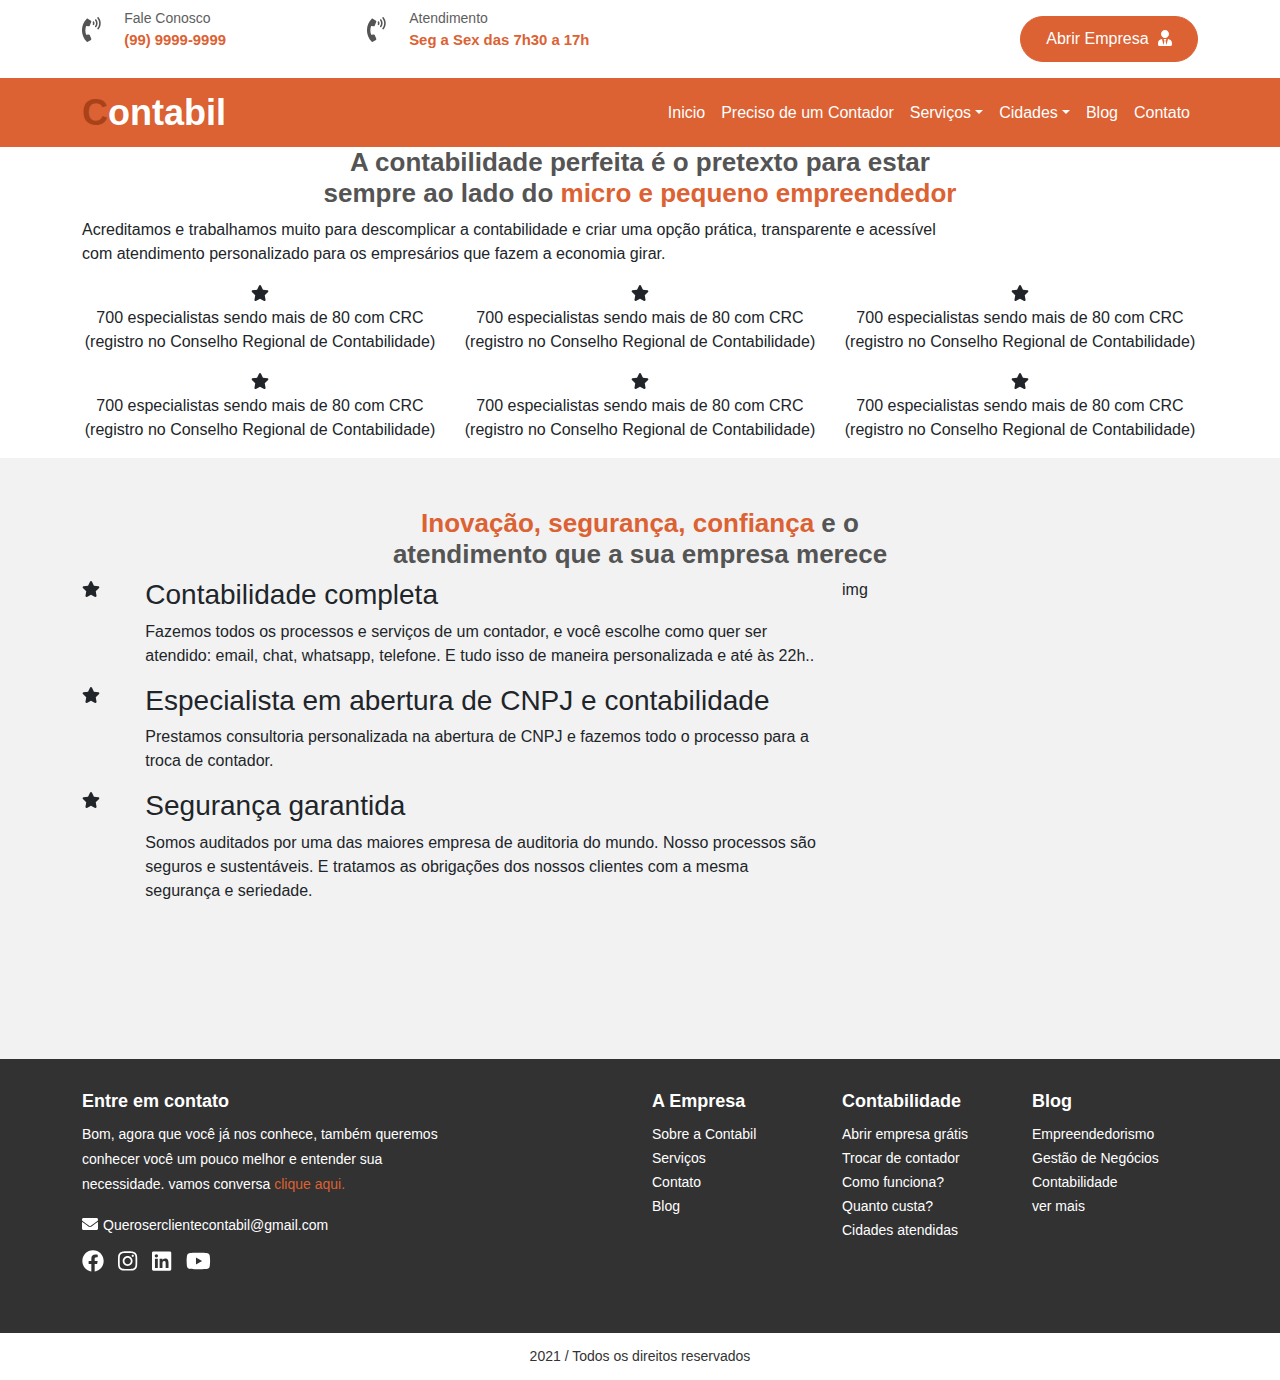
==== sobre-o-contabil.html @ 9f8578ee "primeiro commit" ====
<!DOCTYPE html>
<html lang="pt-br">
	<head>
		<!-- Required meta tags -->
		<meta charset="UTF-8">
		<meta name="viewport" content="width=device-width, initial-scale=1.0">
		<title>Contabil</title>

		<!-- Bootstrap, style CSS -->
		<link rel="stylesheet" href="css/bootstrap.min.css">
		<link rel="stylesheet" href="css/style.css">
		<!-- font awesome -->
		<link rel="stylesheet" href="css/all.min.css">
	</head>

	<body>
		<header>
			<div>
				<div class="container">
					<div class="row">
						<div class="col-sm-3 col-md-3 col-lg-3 mt-2 topo-style-contatos">
							<span class="icon-top mt-1"><i class="fas fa-phone-volume"></i></span>
							<p>Fale Conosco <br/> <span>(99) 9999-9999</span></p>
						</div>
						<div class="col-sm-4 col-md-5 col-lg-6 mt-2 topo-style-contatos">
							<span class="icon-top mt-1"><i class="fas fa-phone-volume"></i></span>
							<p>Atendimento <br/> <span>Seg a Sex das 7h30 a 17h</span></p>
						</div>
						<div class="col-sm-5 col-md-4 col-lg-3 mt-3 mb-3">
							<button type="submit" class="btn btn-default btn-style">Abrir Empresa <span><i class="fas fa-user-tie"></i></span></button>
						</div>
					</div><!-- /row -->
				</div><!-- /container -->
			</div>

			<div>
				<nav class="navbar navbar-expand-lg navbar-menu-topo">
					<div class="container">
						<a class="logo-topo navbar-brand h1 mb-0" href="#"><span>C</span>ontabil</a>

						<div class="navbar navbar-dark">
							<button class="navbar-toggler" type="button" data-bs-toggle="collapse" data-bs-target="#navbarCollapse" aria-controls="navbarCollapse" aria-expanded="false" aria-label="Toggle navigation">
								<span class="navbar-toggler-icon"></span>
							</button>
						</div>

						<div class="navbar-collapse collapse justify-content-end" id="navbarCollapse">
							<ul class="navbar-nav">
								<li class="nav-item">
									<a class="nav-link" href="#">Inicio</a>
								</li>

								<li class="nav-item">
									<a class="nav-link" href="#">Preciso de um Contador</a>
								</li>

								<li class="nav-item dropdown">
									<a class="nav-link dropdown-toggle" href="#" data-bs-toggle="dropdown" aria-expanded="false" id="dropdownMenuLink1">Serviços</a>
									<div class="dropdown-menu" aria-labelledby="dropdownMenuLink1">
										<a class="dropdown-item" href="#">Conta Digital</a>
										<a class="dropdown-item" href="#">Emissão e importação</a>
										<a class="dropdown-item" href="#">Suporte especializado</a>
										<a class="dropdown-item" href="#">Controle de impostos</a>
										<a class="dropdown-item" href="#">Cartão de crédito</a>
										<a class="dropdown-item" href="#">Ver mais</a>
									</div>
								</li>

								<li class="nav-item dropdown">
									<a class="nav-link dropdown-toggle" href="#" data-bs-toggle="dropdown" aria-expanded="false" id="dropdownMenuLink2">Cidades</a>
									<div class="dropdown-menu" aria-labelledby="dropdownMenuLink2">
										<a class="dropdown-item" href="#">São Paulo</a>
										<a class="dropdown-item" href="#">Rio de Janeiro</a>
										<a class="dropdown-item" href="#">Curitiba</a>
										<a class="dropdown-item" href="#">Proto Alegre</a>
										<a class="dropdown-item" href="#">Belo Horizonte</a>
										<a class="dropdown-item" href="#">Ver mais</a>
									</div>
								</li>

								<li class="nav-item">
									<a class="nav-link" href="#">Blog</a>
								</li>

								<li class="nav-item">
									<a class="nav-link" href="#">Contato</a>
								</li>
							</ul>
						</div>

					</div><!-- /container -->
				</nav>
			</div>
		</header>		

		<main>
			<section class="container">
				<div class="servicos-title-top text-center">
					<h2>A contabilidade perfeita é o pretexto para estar <br/>
 					sempre ao lado do <span>micro e pequeno empreendedor</span></h2>
 				</div>
 				<p>Acreditamos e trabalhamos muito para descomplicar a contabilidade e criar uma opção prática, transparente e acessível <br/> com atendimento personalizado para os empresários que fazem a economia girar.</p>

				<div class="row">
					<div class="col-lg-4 text-center">
						<span><i class="fas fa-star"></i></span>
						<p>700 especialistas sendo mais de 80 com CRC (registro no Conselho Regional de Contabilidade)</p>
					</div>
					<div class="col-lg-4 text-center">
						<span><i class="fas fa-star"></i></span>
						<p>700 especialistas sendo mais de 80 com CRC (registro no Conselho Regional de Contabilidade)</p>
					</div>
					<div class="col-lg-4 text-center">
						<span><i class="fas fa-star"></i></span>
						<p>700 especialistas sendo mais de 80 com CRC (registro no Conselho Regional de Contabilidade)</p>
					</div>

					<div class="col-lg-4 text-center">
						<span><i class="fas fa-star"></i></span>
						<p>700 especialistas sendo mais de 80 com CRC (registro no Conselho Regional de Contabilidade)</p>
					</div>
					<div class="col-lg-4 text-center">
						<span><i class="fas fa-star"></i></span>
						<p>700 especialistas sendo mais de 80 com CRC (registro no Conselho Regional de Contabilidade)</p>
					</div>
					<div class="col-lg-4 text-center">
						<span><i class="fas fa-star"></i></span>
						<p>700 especialistas sendo mais de 80 com CRC (registro no Conselho Regional de Contabilidade)</p>
					</div>
				</div>
			</section>

			<section class="background-bg-cinza">
				<div class="container">
					<div class="row">
						<div class="servicos-title-top text-center">
							<h2><span>Inovação, segurança, confiança</span> e o <br/> 
							atendimento que a sua empresa merece</h2>
						</div>

						<div class="col-lg-8">
							<div class="row">
								<div class="col-1">
									<span><i class="fas fa-star"></i></span>
								</div>
								<div class="col-11">
									<h3>Contabilidade completa</h3>
									<p>Fazemos todos os processos e serviços de um contador, e você escolhe como quer ser atendido: email, chat, whatsapp, telefone. E tudo isso de maneira personalizada e até às 22h..</p>
								</div>
							</div>
							<div class="row">
								<div class="col-1">
									<span><i class="fas fa-star"></i></span>
								</div>
								<div class="col-11">
									<h3>Especialista em abertura de CNPJ e contabilidade</h3>
									<p>Prestamos consultoria personalizada na abertura de CNPJ e fazemos todo o processo para a troca de contador.</p>
								</div>
							</div>
							<div class="row">
								<div class="col-1">
									<span><i class="fas fa-star"></i></span>
								</div>
								<div class="col-11">
									<h3>Segurança garantida</h3>
									<p>Somos auditados por uma das maiores empresa de auditoria do mundo. Nosso processos são seguros e sustentáveis. E tratamos as obrigações dos nossos clientes com a mesma segurança e seriedade.</p>
								</div>
							</div>
						</div>

						<div class="col-lg-4">
							img
						</div>
					</div><!-- /row -->
				</div><!-- /container -->
			</div>	
		</main>

		<footer>
			<div class="footer-bg">
				<div class="container">
					<div class="row">

						<div class="col-lg-4 col-md-12">
							<div>
								<h2>Entre em contato</h2>
								<p>Bom, agora que você já nos conhece, também queremos
								conhecer você um pouco melhor e entender sua necessidade.
								vamos conversa <a href="#">clique aqui.</a></p>
							</div>

							<div class="querosercliente mb-2">
								<span><i class="fas fa-envelope"></i></span><a href="#">Queroserclientecontabil@gmail.com</a>
							</div>
							<div class="redes-sociais">
								<span><a href="#"><i class="fab fa-facebook"></i></a></span>
								<span><a href="#"><i class="fab fa-instagram"></i></a></span>
								<span><a href="#"><i class="fab fa-linkedin"></i></a></span>
								<span><a href="#"><i class="fab fa-youtube"></i></a></span>
							</div>
						</div>

						<div class="col-lg-8 col-md-12">
							<div class="row">
								<div class="col-3"></div>
								<div class="col-lg-3 col-md-6">
									<h2>A Empresa</h2>
									<nav>
										<ul>
											<li><a href="#">Sobre a Contabil</a></li>
											<li><a href="#">Serviços</a></li>
											<li><a href="#">Contato</a></li>
											<li><a href="#">Blog</a></li>
										</ul>
									</nav>
								</div>
								<div class="col-lg-3 col-md-6">
									<h2>Contabilidade</h2>
									<nav>
										<ul>
											<li><a href="#">Abrir empresa grátis</a></li>
											<li><a href="#">Trocar de contador</a></li>
											<li><a href="#">Como funciona?</a></li>
											<li><a href="#">Quanto custa?</a></li>
											<li><a href="#">Cidades atendidas</a></li>
										</ul>
									</nav>
								</div>
								<div class="col-lg-3 col-md-6">
									<h2>Blog</h2>
									<nav>
										<ul>
											<li><a href="#">Empreendedorismo</a></li>
											<li><a href="#">Gestão de Negócios</a></li>
											<li><a href="#">Contabilidade</a></li>
											<li><a href="#">ver mais</a></li>
										</ul>
									</nav>
								</div>
							</div><!-- /row -->
						</div>

					</div><!-- /row -->
				</div><!-- /container -->
			</div><!-- /footer-bg -->

			<div class="footer-direitos text-center">
				<p>2021 / Todos os direitos reservados</p>
			</div>
		</footer>
	</body>

	<!-- script jquery, bootstrap -->
	<script src="js/jquery.js"></script>
	<script src="js/popper.min.js"></script>
	<script src="js/bootstrap.min.js"></script>
	<!-- fontawesome -->
	<script src="js/all.min.js"></script>
</html>
---- css/style.css ----
* {
	font-family: open-sans, sans-serif;
}

/* ===============================================================================
header
================================================================================ */
.topo-style-contatos .icon-top {
	float: left;
	color: #545454;
	font-size: 1.563em;
	margin-right: 0.938em;
}
.topo-style-contatos p {
	float: left;
	color: #5E5E5E;
	font-size: 0.875em;
}
	.topo-style-contatos p span {
		color: #DC6133;
		font-size: 1.063em;
		font-weight: bold;
	} 
.btn-style {
	float: right;
	color: #fff;
	border-radius: 30px;
	border: 1px solid #DC6133;
	padding: 0.625em 1.563em;
	background-color: #DC6133;
}
	.btn-style span {
		font-size: 1.000em;
		padding-left: 0.313em;
	}
	.btn-style:hover {
		color: #DC6133;
		background-color: transparent;
	}

/* ========= Menu ========= */
.navbar-menu-topo {
	background-color: #DC6133;
}
	.logo-topo {
		color: #fff;
		font-size: 2.250em;
		font-weight: bold;
	}
		.logo-topo:hover {
			color: #fff;
		}
		.logo-topo span {
			color: #A94119;
		}

	.navbar-menu-topo li a {
		color: #fff;
	}
		.navbar-menu-topo li a:hover {
			color: #fff;
		}
		.navbar-menu-topo li a:active {
			color: #fff;
		}
		.navbar-menu-topo li a:visited {
			color: #fff;
		}
	div.dropdown-menu > a.dropdown-item {
		color: #DC6133;
	}

/* ========= Carousel ========= */
.carousel-item {
	position: relative;
}
.carousel-style {
	position: absolute;
	top: 15%;
}
	.carousel-style h3 {
		color: #545454;
		font-size: 2.000em;
		font-weight: bold;
		text-align: left;
	}
	.carousel-style p {
		color: #676767;
		font-size: 1.125em;
		text-align: left;
	}
	.carousel-style button {
		float: left;
	}

/* ===============================================================================
Index Qualidades
================================================================================ */
.qualidade {
	padding: 50px 0;
}
	.qualidade span {
		color: #DC6133;
		font-size: 2.188em;
	}
	.qualidade h3 {
		color: #545454;
		font-size: 1.500em;
		font-weight: bold;
	}
	.qualidade p {
		color: #676767;
		font-size: 0.875em;
		padding: 10px 60px;
	}

/* ===============================================================================
Index Serviços
================================================================================ */
.background-bg-cinza {
	padding: 50px 0 140px 0;
	background-color: #F2F2F2;
}
	/* Serviços titulo top */
	.servicos-title-top h2 {
		color: #545454;
		font-size: 1.625em;
		font-weight: 900;
	}
		.servicos-title-top h2 span {
			color: #DC6133;
		}
	.servicos-title-top p {
		color: #626262;
		font: 0.875em;
		margin-bottom: 0;
		padding-bottom: 65px;
	}
	/* serviços */
	.servicos-section {
		height: min(290px);
		padding: 10px;
		border-radius: 15px;
		background-color: #fff;
	}
		.servicos-section span.i-style-top {
			color: #DC6133;
			font-size: 2.188em;
		}
		.servicos-section h3 {
			color: #545454;
			font-size: 1.125em;
			font-weight: bold;
			margin-bottom: 20px;
		}
		.servicos-section p {
			color: #626262;
			font-size: 0.875em;
		}
		.servicos-section :nth-child(4) {
			margin-bottom: 40px;
		}
			.servicos-section p a {
				color: #DC6133;
				text-decoration: none;
			}
		.servicos-section button {
			color: #fff;
			border: 1px solid;
			border-radius: 50px;
			padding: 0.625em 1.250em;
			background: #DC6133;
		}
			.servicos-section button:hover {
				color: #DC6133;
				border-color: #DC6133;
				background-color: transparent;
			}

/* ===============================================================================
footer
================================================================================ */
.footer-bg {
	padding: 32px 0 55px 0;
	background-color: #323232;
}
	.footer-bg h2 {
		color: #fff;
		font-size: 1.125em;
		font-weight: bold;
		margin-bottom: 10px;
	}
	.footer-bg p {
		color: #fff;
		font-size: 0.875em;
		font-weight: lighter;
		line-height: 25px;
	}
		.footer-bg p a {
			color: #DC6133;
			text-decoration: none;
		}
	.footer-bg ul {
		padding: 0;
	}
		.footer-bg ul li {
			list-style: none;
			font-weight: 100;
		}
			.footer-bg ul li a {
				color: #fff;
				font-size: 0.875em;
				font-weight: lighter;
				text-decoration: none;
			}
	.redes-sociais span {
		padding-right: 10px;
	}
		.redes-sociais a {
			color: #fff;
			font-size: 22px;
		}
	.querosercliente span {
		color: #fff;
		padding-right: 5px;
	}

	.querosercliente a {
		color: #fff;
		font-size: 0.875em;
		text-decoration: none;
	}

.footer-direitos p {
	color: #333;
	font-size: 0.875em;
	margin: 0;
	padding: 13px 0;
}

/* ===============================================================================
==================================================================================
Sobre o contabil
==================================================================================
================================================================================ */
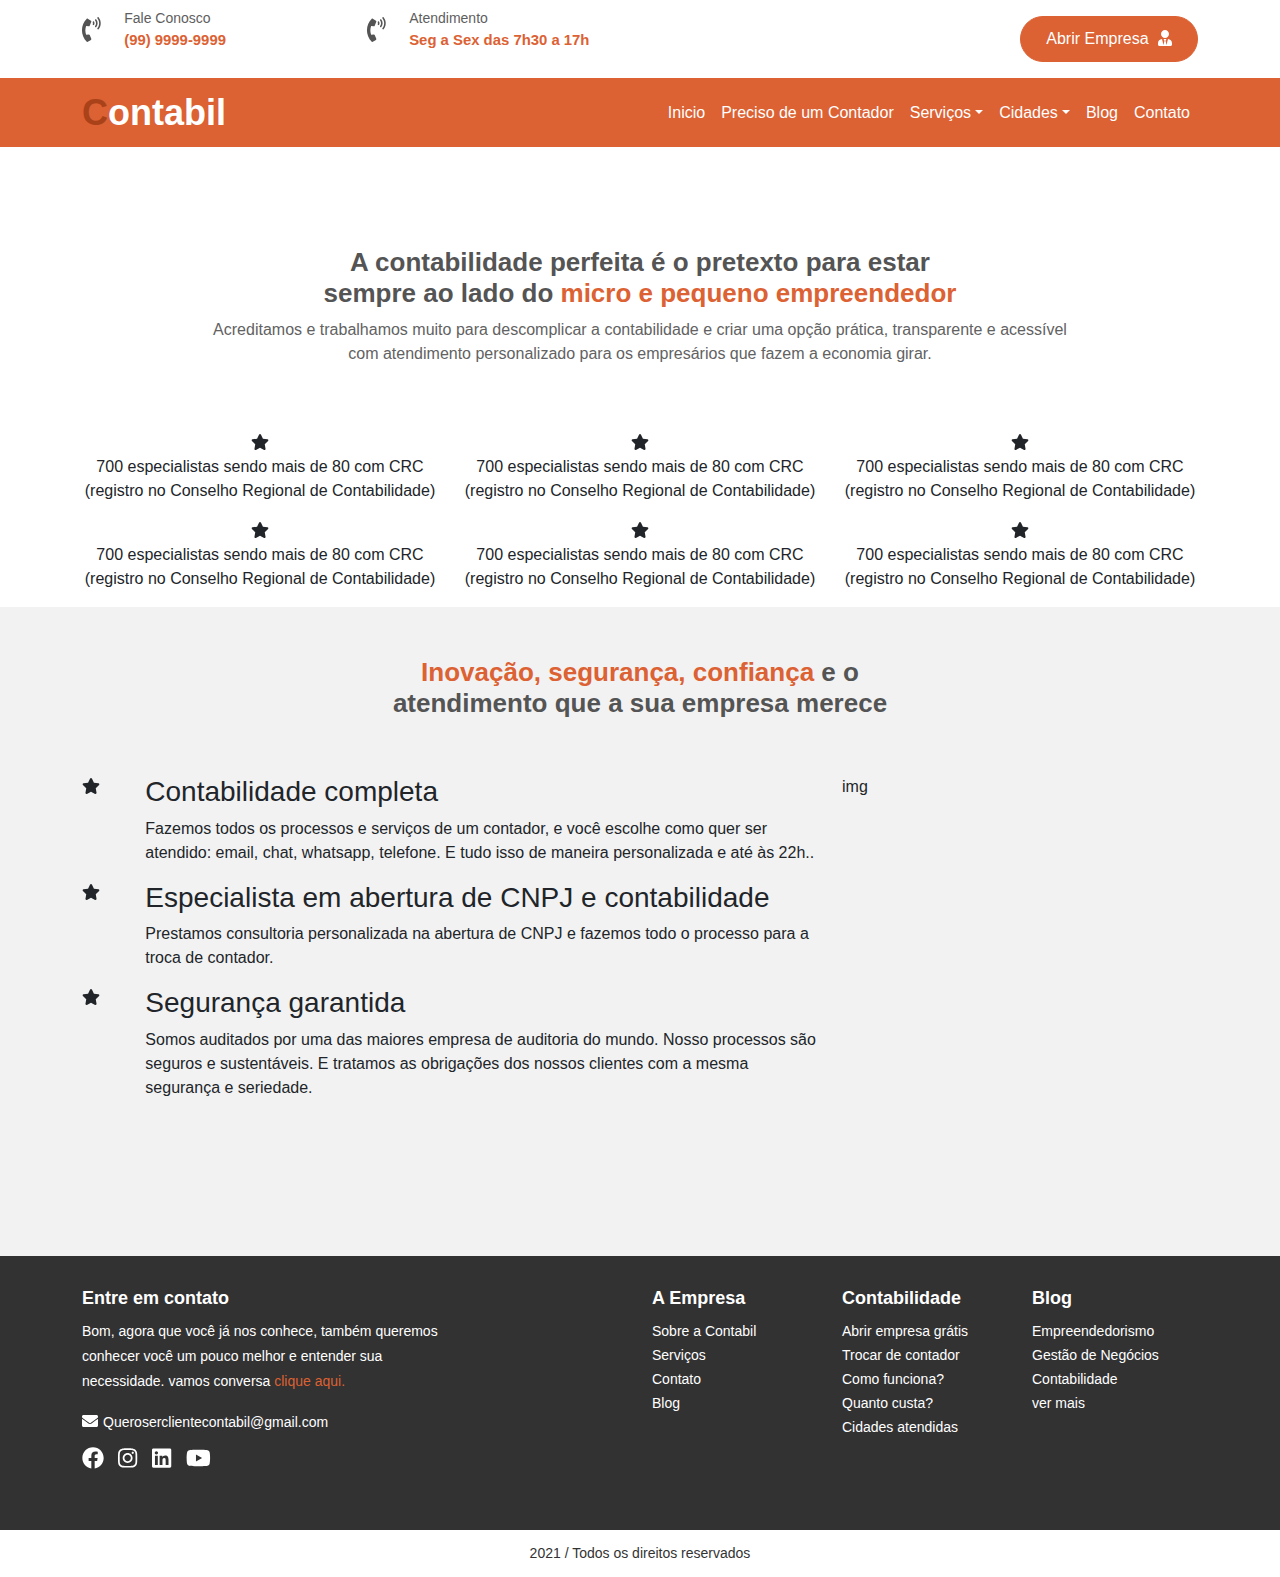
==== commit 79efb805: "mudança no css" ====
--- a/sobre-o-contabil.html
+++ b/sobre-o-contabil.html
@@ -95,11 +95,11 @@
 
 		<main>
 			<section class="container">
-				<div class="servicos-title-top text-center">
+				<div class="title-top margin-top-titulo-sobre text-center">
 					<h2>A contabilidade perfeita é o pretexto para estar <br/>
  					sempre ao lado do <span>micro e pequeno empreendedor</span></h2>
+ 					<p>Acreditamos e trabalhamos muito para descomplicar a contabilidade e criar uma opção prática, transparente e acessível <br/> com atendimento personalizado para os empresários que fazem a economia girar.</p>
  				</div>
- 				<p>Acreditamos e trabalhamos muito para descomplicar a contabilidade e criar uma opção prática, transparente e acessível <br/> com atendimento personalizado para os empresários que fazem a economia girar.</p>
 
 				<div class="row">
 					<div class="col-lg-4 text-center">
@@ -133,7 +133,7 @@
 			<section class="background-bg-cinza">
 				<div class="container">
 					<div class="row">
-						<div class="servicos-title-top text-center">
+						<div class="title-top mb-5 text-center">
 							<h2><span>Inovação, segurança, confiança</span> e o <br/> 
 							atendimento que a sua empresa merece</h2>
 						</div>
--- a/css/style.css
+++ b/css/style.css
@@ -122,15 +122,15 @@
 	background-color: #F2F2F2;
 }
 	/* Serviços titulo top */
-	.servicos-title-top h2 {
+	.title-top h2 {
 		color: #545454;
 		font-size: 1.625em;
 		font-weight: 900;
 	}
-		.servicos-title-top h2 span {
+		.title-top h2 span {
 			color: #DC6133;
 		}
-	.servicos-title-top p {
+	.title-top p {
 		color: #626262;
 		font: 0.875em;
 		margin-bottom: 0;
@@ -243,3 +243,7 @@
 Sobre o contabil
 ==================================================================================
 ================================================================================ */
+
+.margin-top-titulo-sobre {
+	margin-top: 100px;
+}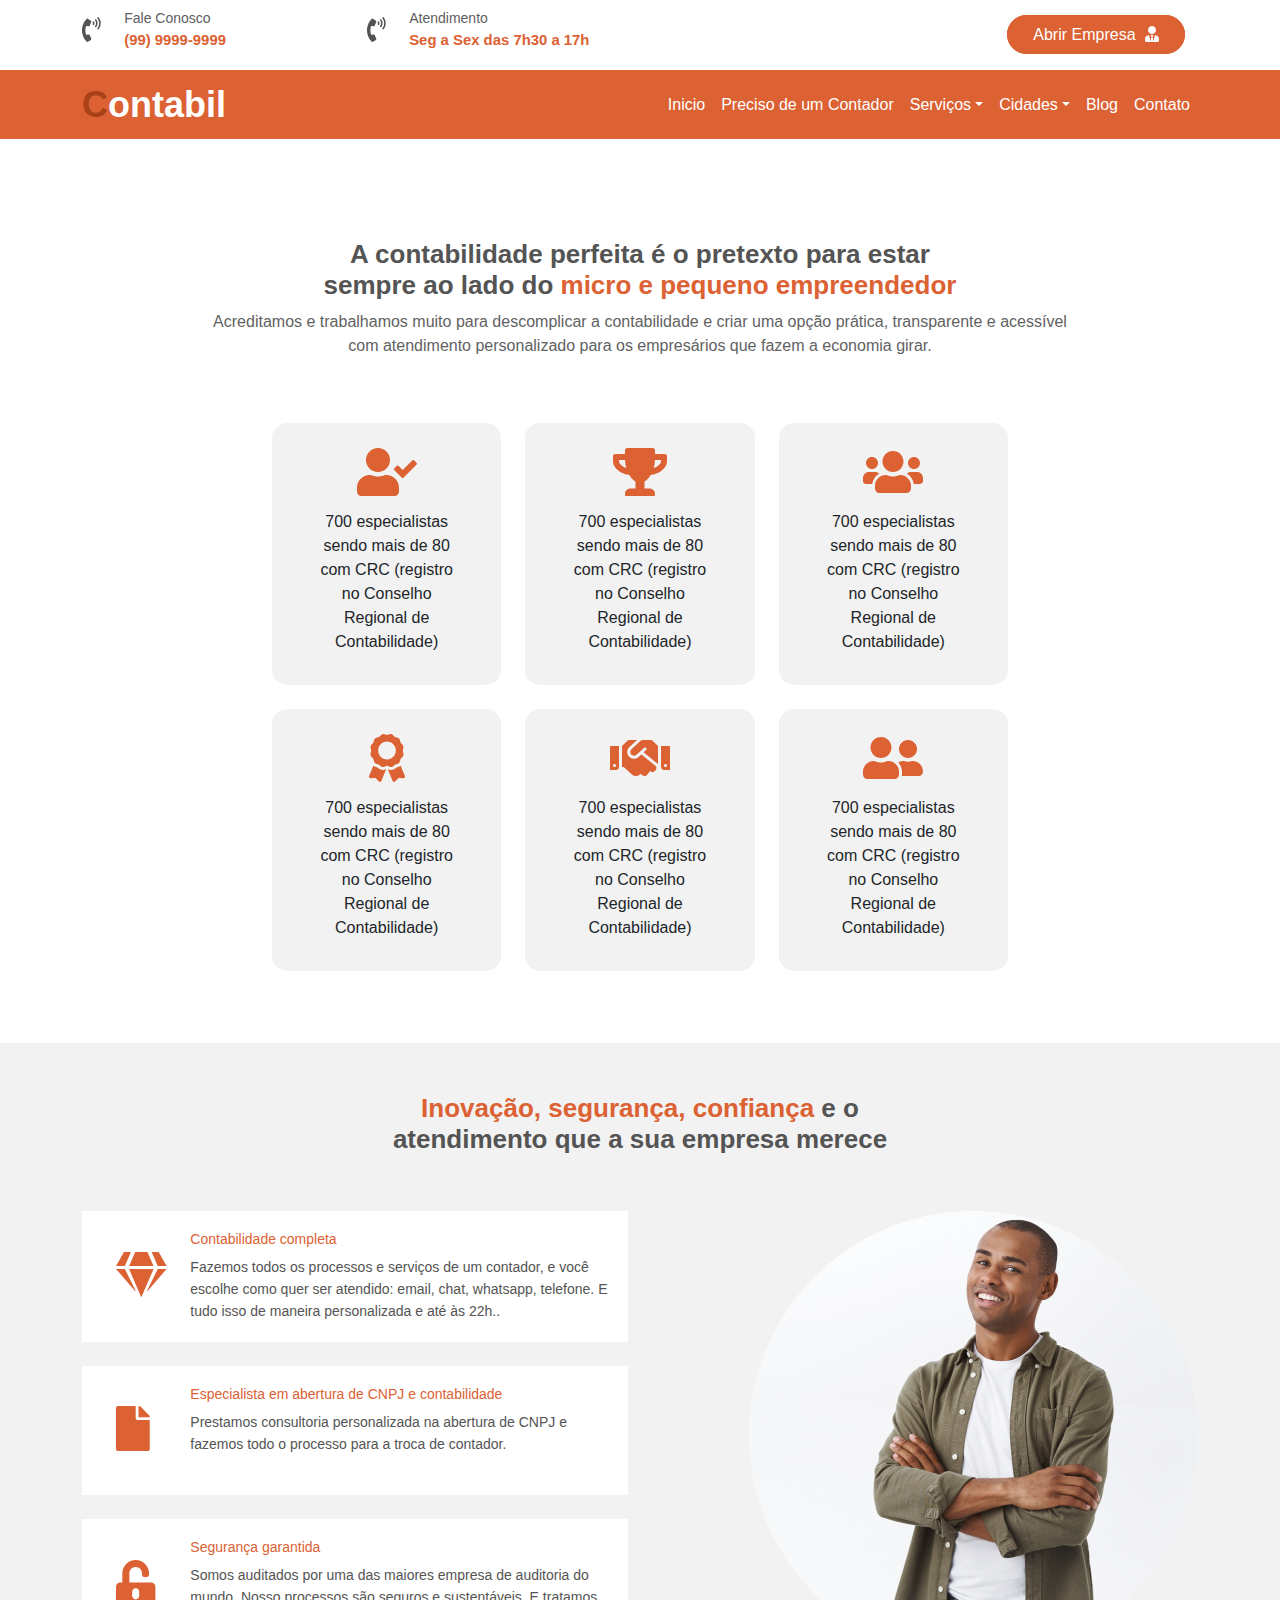
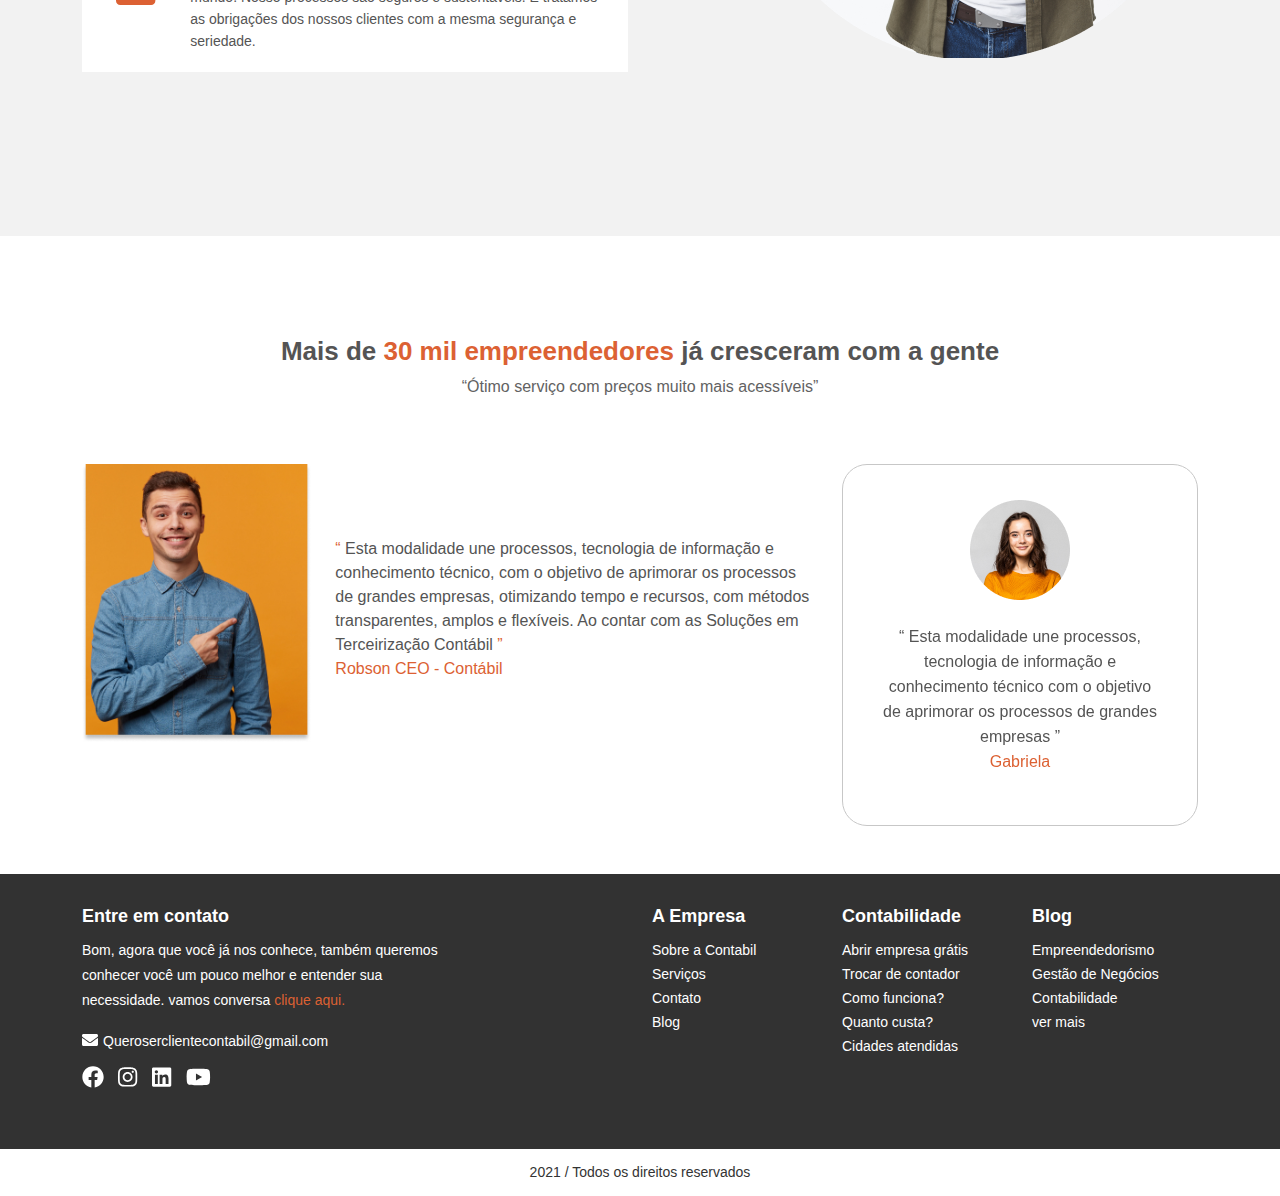
==== commit 4cefdd10: "paginas internas site" ====
--- a/sobre-o-contabil.html
+++ b/sobre-o-contabil.html
@@ -27,7 +27,7 @@
 							<p>Atendimento <br/> <span>Seg a Sex das 7h30 a 17h</span></p>
 						</div>
 						<div class="col-sm-5 col-md-4 col-lg-3 mt-3 mb-3">
-							<button type="submit" class="btn btn-default btn-style">Abrir Empresa <span><i class="fas fa-user-tie"></i></span></button>
+							<button type="submit" class="btn btn-default btn-style"><a href="abrir-empresa.html">Abrir Empresa <span><i class="fas fa-user-tie"></i></span></a></button>
 						</div>
 					</div><!-- /row -->
 				</div><!-- /container -->
@@ -36,7 +36,7 @@
 			<div>
 				<nav class="navbar navbar-expand-lg navbar-menu-topo">
 					<div class="container">
-						<a class="logo-topo navbar-brand h1 mb-0" href="#"><span>C</span>ontabil</a>
+						<a class="logo-topo navbar-brand h1 mb-0" href="index.html"><span>C</span>ontabil</a>
 
 						<div class="navbar navbar-dark">
 							<button class="navbar-toggler" type="button" data-bs-toggle="collapse" data-bs-target="#navbarCollapse" aria-controls="navbarCollapse" aria-expanded="false" aria-label="Toggle navigation">
@@ -47,11 +47,11 @@
 						<div class="navbar-collapse collapse justify-content-end" id="navbarCollapse">
 							<ul class="navbar-nav">
 								<li class="nav-item">
-									<a class="nav-link" href="#">Inicio</a>
+									<a class="nav-link" href="index.html">Inicio</a>
 								</li>
 
 								<li class="nav-item">
-									<a class="nav-link" href="#">Preciso de um Contador</a>
+									<a class="nav-link" href="preciso-de-contador.html">Preciso de um Contador</a>
 								</li>
 
 								<li class="nav-item dropdown">
@@ -83,7 +83,7 @@
 								</li>
 
 								<li class="nav-item">
-									<a class="nav-link" href="#">Contato</a>
+									<a class="nav-link" href="contato.html">Contato</a>
 								</li>
 							</ul>
 						</div>
@@ -96,41 +96,61 @@
 		<main>
 			<section class="container">
 				<div class="title-top margin-top-titulo-sobre text-center">
-					<h2>A contabilidade perfeita é o pretexto para estar <br/>
- 					sempre ao lado do <span>micro e pequeno empreendedor</span></h2>
+					<h1>A contabilidade perfeita é o pretexto para estar <br/>
+ 					sempre ao lado do <span>micro e pequeno empreendedor</span></h1>
  					<p>Acreditamos e trabalhamos muito para descomplicar a contabilidade e criar uma opção prática, transparente e acessível <br/> com atendimento personalizado para os empresários que fazem a economia girar.</p>
  				</div>
 
-				<div class="row">
-					<div class="col-lg-4 text-center">
-						<span><i class="fas fa-star"></i></span>
-						<p>700 especialistas sendo mais de 80 com CRC (registro no Conselho Regional de Contabilidade)</p>
-					</div>
-					<div class="col-lg-4 text-center">
-						<span><i class="fas fa-star"></i></span>
-						<p>700 especialistas sendo mais de 80 com CRC (registro no Conselho Regional de Contabilidade)</p>
-					</div>
-					<div class="col-lg-4 text-center">
-						<span><i class="fas fa-star"></i></span>
-						<p>700 especialistas sendo mais de 80 com CRC (registro no Conselho Regional de Contabilidade)</p>
-					</div>
-
-					<div class="col-lg-4 text-center">
-						<span><i class="fas fa-star"></i></span>
-						<p>700 especialistas sendo mais de 80 com CRC (registro no Conselho Regional de Contabilidade)</p>
-					</div>
-					<div class="col-lg-4 text-center">
-						<span><i class="fas fa-star"></i></span>
-						<p>700 especialistas sendo mais de 80 com CRC (registro no Conselho Regional de Contabilidade)</p>
-					</div>
-					<div class="col-lg-4 text-center">
-						<span><i class="fas fa-star"></i></span>
-						<p>700 especialistas sendo mais de 80 com CRC (registro no Conselho Regional de Contabilidade)</p>
-					</div>
-				</div>
-			</section>
-
-			<section class="background-bg-cinza">
+				<div class="row justify-content-center">
+					<div class="col-8">
+						<div class="row">
+							<div class="col-lg-4 text-center">
+								<div class="contabilidade-servicos mb-4">
+									<span><i class="fas fa-user-check"></i></span>
+									<p>700 especialistas sendo mais de 80 com CRC (registro no Conselho Regional de Contabilidade)</p>
+								</div>
+							</div>
+							<div class="col-lg-4 text-center">
+								<div class="contabilidade-servicos mb-4">
+									<span><i class="fas fa-trophy"></i></span>
+									<p>700 especialistas sendo mais de 80 com CRC (registro no Conselho Regional de Contabilidade)</p>
+								</div>
+							</div>
+							<div class="col-lg-4 text-center">
+								<div class="contabilidade-servicos mb-4">
+									<span><i class="fas fa-users"></i></span>
+									<p>700 especialistas sendo mais de 80 com CRC (registro no Conselho Regional de Contabilidade)</p>
+								</div>
+							</div>
+						</div><!-- /row -->
+					</div><!-- /col -->
+
+					<div class="col-8">
+						<div class="row">
+							<div class="col-lg-4 text-center">
+								<div class="contabilidade-servicos mb-4">
+									<span><i class="fas fa-award"></i></span>
+									<p>700 especialistas sendo mais de 80 com CRC (registro no Conselho Regional de Contabilidade)</p>
+								</div>
+							</div>
+							<div class="col-lg-4 text-center">
+								<div class="contabilidade-servicos mb-4">
+									<span><i class="fas fa-handshake"></i></span>
+									<p>700 especialistas sendo mais de 80 com CRC (registro no Conselho Regional de Contabilidade)</p>
+								</div>
+							</div>
+							<div class="col-lg-4 text-center">
+								<div class="contabilidade-servicos mb-4">
+									<span><i class="fas fa-user-friends"></i></span>
+									<p>700 especialistas sendo mais de 80 com CRC (registro no Conselho Regional de Contabilidade)</p>
+								</div>
+							</div>
+						</div><!-- /row -->
+					</div><!-- /col -->
+				</div><!-- /row -->
+			</section><!-- /A contabilidade perfeita -->
+
+			<section class="bg-cinza mt-5">
 				<div class="container">
 					<div class="row">
 						<div class="title-top mb-5 text-center">
@@ -138,42 +158,111 @@
 							atendimento que a sua empresa merece</h2>
 						</div>
 
-						<div class="col-lg-8">
-							<div class="row">
-								<div class="col-1">
-									<span><i class="fas fa-star"></i></span>
-								</div>
-								<div class="col-11">
-									<h3>Contabilidade completa</h3>
-									<p>Fazemos todos os processos e serviços de um contador, e você escolhe como quer ser atendido: email, chat, whatsapp, telefone. E tudo isso de maneira personalizada e até às 22h..</p>
-								</div>
-							</div>
-							<div class="row">
-								<div class="col-1">
-									<span><i class="fas fa-star"></i></span>
-								</div>
-								<div class="col-11">
-									<h3>Especialista em abertura de CNPJ e contabilidade</h3>
-									<p>Prestamos consultoria personalizada na abertura de CNPJ e fazemos todo o processo para a troca de contador.</p>
-								</div>
-							</div>
-							<div class="row">
-								<div class="col-1">
-									<span><i class="fas fa-star"></i></span>
-								</div>
-								<div class="col-11">
-									<h3>Segurança garantida</h3>
-									<p>Somos auditados por uma das maiores empresa de auditoria do mundo. Nosso processos são seguros e sustentáveis. E tratamos as obrigações dos nossos clientes com a mesma segurança e seriedade.</p>
-								</div>
-							</div>
-						</div>
-
-						<div class="col-lg-4">
-							img
+						<div class="col-xs-12 col-lg-6">
+							<div class="col-12 mb-4">
+								<div class="bg-white-sobre-contabil">
+									<div class="row">
+										<div class="col-2">
+											<span><i class="fas fa-gem"></i></span>
+										</div>
+										<div class="col-10">
+											<h3>Contabilidade completa</h3>
+											<p>Fazemos todos os processos e serviços de um contador, e você escolhe como quer ser atendido: email, chat, whatsapp, telefone. E tudo isso de maneira personalizada e até às 22h..</p>
+										</div>
+									</div>
+								</div>
+							</div>
+							
+							<div class="col-12 mb-4">
+								<div class="bg-white-sobre-contabil">
+									<div class="row">
+										<div class="col-2">
+											<span><i class="fas fa-file"></i></span>
+										</div>
+										<div class="col-10">
+											<h3>Especialista em abertura de CNPJ e contabilidade</h3>
+											<p>Prestamos consultoria personalizada na abertura de CNPJ e fazemos todo o processo para a troca de contador.</p>
+										</div>
+									</div>
+								</div>
+							</div>
+
+							<div class="col-12 mb-4">
+								<div class="bg-white-sobre-contabil">
+									<div class="row">
+										<div class="col-2">
+											<span><i class="fas fa-unlock-alt"></i></span>
+										</div>
+										<div class="col-10">
+											<h3>Segurança garantida</h3>
+											<p>Somos auditados por uma das maiores empresa de auditoria do mundo. Nosso processos são seguros e sustentáveis. E tratamos as obrigações dos nossos clientes com a mesma segurança e seriedade.</p>
+										</div>
+									</div>
+								</div>
+							</div>
+						</div>
+
+						<div class="col-xs-12 col-lg-6 img-ceo">
+							<figure>
+								<img src="img/img-ceo.png" class="img-fluid" alt="ceo contabil">
+							</figure>
 						</div>
 					</div><!-- /row -->
 				</div><!-- /container -->
-			</div>	
+			</section><!-- /atendimento que a sua empresa merece -->
+
+			<section>
+				<div class="container">
+					<div class="row">
+						<div class="title-top margin-top-titulo-sobre text-center">
+							<h2>Mais de <span>30 mil empreendedores</span> já cresceram com a gente</h2>
+		 					<p>“Ótimo serviço com preços muito mais acessíveis”</p>
+		 				</div>
+
+		 				<div class="col-lg-8 sobre-contabil-clientes mb-5">
+		 					<div class="row">
+			 					<figure class="col-4">
+			 						<img src="img/contabil-clientes.jpg" class="img-fluid" alt="">
+			 					</figure>
+			 					<div class="col-8">
+			 						<p><span>“</span> Esta modalidade une processos, tecnologia de informação e conhecimento técnico, com o objetivo de aprimorar os processos de grandes empresas, otimizando tempo e recursos, com métodos transparentes, amplos e flexíveis. Ao contar com as Soluções em Terceirização Contábil <span>”</span> <br />
+									<span>Robson CEO - Contábil</span></p>
+								</div>
+							</div>		
+		 				</div>
+
+		 				<div class="col-lg-4 mb-5">
+		 					<div id="carouselExampleIndicators" class="carousel slide carousel-cliente" data-bs-ride="carousel">
+							  	<div class="carousel-inner carousel-cliente-body">
+							    	<div class="carousel-item active">
+							      		<img src="img/cliente.png" class="rounded mx-auto d-block img-fluid mb-4" alt="...">
+							      		<p>“ Esta modalidade une processos, tecnologia de informação e conhecimento técnico com o objetivo de aprimorar os processos de grandes empresas ”
+										<br /><span>Gabriela</span></p>		
+							    	</div>
+							    	<div class="carousel-item">
+							      		<img src="img/cliente.png" class="rounded mx-auto d-block img-fluid mb-4" alt="...">
+							      		<p>“ Esta modalidade une processos, tecnologia de informação e conhecimento técnico com o objetivo de aprimorar os processos de grandes empresas ”
+										<br /><span>Gabriela</span></p>	
+							    	</div>
+							    	<div class="carousel-item">
+							      		<img src="img/cliente.png" class="rounded mx-auto d-block img-fluid mb-4" alt="...">
+							      		<p>“ Esta modalidade une processos, tecnologia de informação e conhecimento técnico com o objetivo de aprimorar os processos de grandes empresas ”
+										<br /><span>Gabriela</span></p>	
+							    	</div>
+							  	</div>
+							  	<button class="carousel-control-prev" type="button" data-bs-target="#carouselExampleIndicators" data-bs-slide="prev">
+							    	<span class="carousel-control-prev-icon" aria-hidden="true"></span>
+							    	<span class="visually-hidden">Previous</span>
+							  	</button>
+							  	<button class="carousel-control-next" type="button" data-bs-target="#carouselExampleIndicators" data-bs-slide="next">
+							    	<span class="carousel-control-next-icon" aria-hidden="true"></span>
+							    	<span class="visually-hidden">Next</span>
+							  	</button>
+							</div><!-- /carousel depoimentos -->
+		 				</div>
+					</div><!-- /row -->
+				</div><!-- /container -->
+			</section><!-- /depoimentos -->
 		</main>
 
 		<footer>
@@ -186,7 +275,7 @@
 								<h2>Entre em contato</h2>
 								<p>Bom, agora que você já nos conhece, também queremos
 								conhecer você um pouco melhor e entender sua necessidade.
-								vamos conversa <a href="#">clique aqui.</a></p>
+								vamos conversa <a href="contato.html">clique aqui.</a></p>
 							</div>
 
 							<div class="querosercliente mb-2">
@@ -207,7 +296,7 @@
 									<h2>A Empresa</h2>
 									<nav>
 										<ul>
-											<li><a href="#">Sobre a Contabil</a></li>
+											<li><a href="sobre-o-contabil.html">Sobre a Contabil</a></li>
 											<li><a href="#">Serviços</a></li>
 											<li><a href="#">Contato</a></li>
 											<li><a href="#">Blog</a></li>
--- a/css/style.css
+++ b/css/style.css
@@ -1,5 +1,7 @@
 * {
 	font-family: open-sans, sans-serif;
+	margin: 0;
+	padding: 0;
 }
 
 /* ===============================================================================
@@ -20,22 +22,25 @@
 		color: #DC6133;
 		font-size: 1.063em;
 		font-weight: bold;
-	} 
+	}
 .btn-style {
 	float: right;
-	color: #fff;
-	border-radius: 30px;
-	border: 1px solid #DC6133;
-	padding: 0.625em 1.563em;
-	background-color: #DC6133;
-}
-	.btn-style span {
+}
+	.btn-style a {
+		color: #fff;
+		text-decoration: none;
+		border-radius: 30px;
+		border: 1px solid #DC6133;
+		padding: 0.625em 1.563em;
+		background-color: #DC6133;
+	}
+		.btn-style a:hover {
+			color: #DC6133;
+			background-color: transparent;
+		}
+	.btn-style  span {
 		font-size: 1.000em;
 		padding-left: 0.313em;
-	}
-	.btn-style:hover {
-		color: #DC6133;
-		background-color: transparent;
 	}
 
 /* ========= Menu ========= */
@@ -57,13 +62,9 @@
 	.navbar-menu-topo li a {
 		color: #fff;
 	}
-		.navbar-menu-topo li a:hover {
-			color: #fff;
-		}
+		.navbar-menu-topo li a:hover, 
+		.navbar-menu-topo li a:visited, 
 		.navbar-menu-topo li a:active {
-			color: #fff;
-		}
-		.navbar-menu-topo li a:visited {
 			color: #fff;
 		}
 	div.dropdown-menu > a.dropdown-item {
@@ -117,17 +118,17 @@
 /* ===============================================================================
 Index Serviços
 ================================================================================ */
-.background-bg-cinza {
+.bg-cinza {
 	padding: 50px 0 140px 0;
 	background-color: #F2F2F2;
 }
 	/* Serviços titulo top */
-	.title-top h2 {
+	.title-top h1, h2 {
 		color: #545454;
 		font-size: 1.625em;
 		font-weight: 900;
 	}
-		.title-top h2 span {
+		.title-top h1 span, h2 span {
 			color: #DC6133;
 		}
 	.title-top p {
@@ -164,7 +165,7 @@
 				color: #DC6133;
 				text-decoration: none;
 			}
-		.servicos-section button {
+		/* .servicos-section button {
 			color: #fff;
 			border: 1px solid;
 			border-radius: 50px;
@@ -172,6 +173,19 @@
 			background: #DC6133;
 		}
 			.servicos-section button:hover {
+				color: #DC6133;
+				border-color: #DC6133;
+				background-color: transparent;
+			} */
+
+		.btn-contabil button {
+			color: #fff;
+			border: 1px solid;
+			border-radius: 50px;
+			padding: 0.625em 1.250em;
+			background: #DC6133;
+		}
+			.btn-contabil button:hover {
 				color: #DC6133;
 				border-color: #DC6133;
 				background-color: transparent;
@@ -243,7 +257,141 @@
 Sobre o contabil
 ==================================================================================
 ================================================================================ */
-
 .margin-top-titulo-sobre {
 	margin-top: 100px;
-}+}
+.contabilidade-servicos {
+	padding: 15px 40px;
+	border-radius: 15px;
+	background-color: #F2F2F2;
+}
+	.contabilidade-servicos span {
+		color: #DC6133;
+		font-size: 3.000em;
+	}
+.bg-white-sobre-contabil {
+	padding: 20px;
+	background-color: #fff;
+}
+
+	.bg-white-sobre-contabil span {
+		float: left;
+		color: #DC6133;
+		font-size: 2.813em;
+    	padding: 11px 14px;
+	}
+	.bg-white-sobre-contabil h3 {
+		color: #DC6133;
+		font-size: 0.875em;
+	}
+	.bg-white-sobre-contabil p {
+		color: #545454;
+		font-size: 0.875em;
+		line-height: 22px;
+		margin: 0;
+	}
+.img-ceo img {
+	float: right;
+}
+	.sobre-contabil-clientes p {
+		color: #545454;
+		margin-top: 15%;
+	}
+		.sobre-contabil-clientes p span {
+			color: #DC6133;
+		}
+.carousel-cliente-body div {
+	padding: 35px;
+	border: 1px solid #C7C7C7;
+	border-radius: 25px;
+}
+	.carousel-cliente-body div p {
+		color: #545454;
+		line-height: 25px;
+		text-align: center;
+	}
+		.carousel-cliente-body div p span {
+			color: #DC6133;
+		}
+
+div.carousel-cliente .carousel-control-prev-icon {
+	background-image: url("img/arrow/arrow-left-solid.png");
+}
+div.carousel-cliente .carousel-control-next-icon {
+	background-image: url("img/arrow/arrow-right-solid.png");
+}
+
+/* ===============================================================================
+==================================================================================
+preciso de um contador
+==================================================================================
+================================================================================ */
+.bg-white {
+	padding: 40px 150px;
+	border-radius: 25px;
+	background-color: #fff;
+}
+	label.control-label {
+		color: #676767;
+	}
+	.bg-white input,
+	.bg-white select {
+		color: #676767;
+		height: min(50px);
+		border-radius: 20px;
+	}
+	.bg-white textarea {
+		color: #676767;
+		height: min(120px);
+		border-radius: 20px;
+	}
+.btn-indicacao {
+	float: right;
+}
+
+/* ===============================================================================
+==================================================================================
+abrir empresa
+==================================================================================
+================================================================================ */
+p.abrir-empresa-p {
+	color: #626262;
+	font-size: 0.875em;
+	margin: 0;
+}
+div.progress {
+	height: 0.3rem;
+}
+	div.progress-bar {
+		background-color: #DC6133;
+	}
+#etapas-abrir-empresa {
+	color: #DC6133;
+	font-size: 0.875em;
+}
+legend.h2-abrir-empresa {
+	margin-bottom: 0;
+}
+.abrir-empresa-img img {
+	padding-top: 30%;
+}
+
+/* ===============================================================================
+==================================================================================
+contato
+==================================================================================
+================================================================================ */
+.h2-contato {
+	color: #6B6B6B;
+	font-size: 1.125em;
+	font-weight: bold;
+}
+.enter-em-contato p {
+	color: #676767;
+	font-size: 0.875em;
+}
+	.enter-em-contato p span {
+		color: #DC6133;
+		padding-right: 15px;
+		text-align: center;
+	}